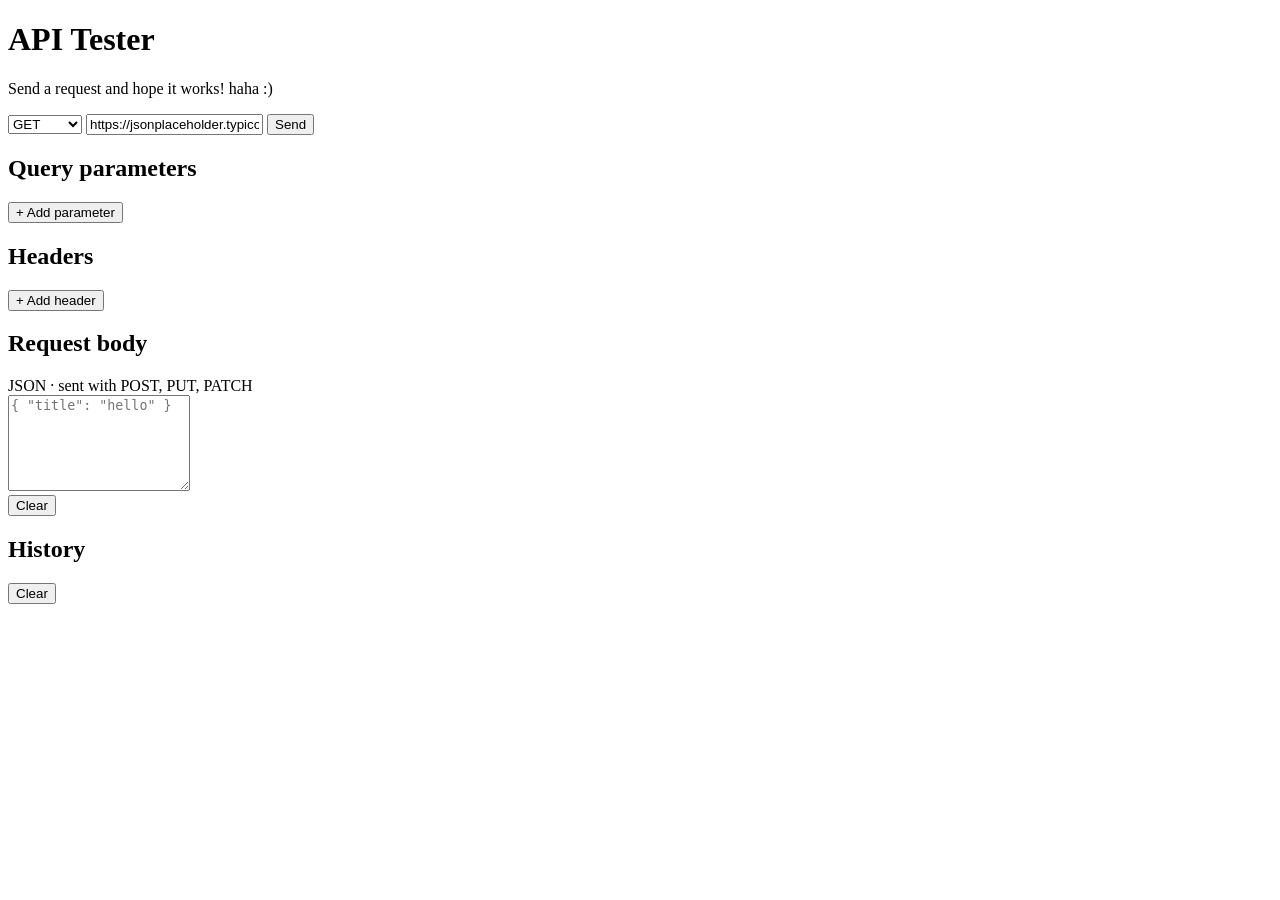
==== project/index.html @ fae66db6 "Create index.html" ====
<!DOCTYPE html>
<html lang="en">
<head>
<meta charset="UTF-8">
<meta name="viewport" content="width=device-width, initial-scale=1">
<title>API Tester</title>
<link rel="preconnect" href="https://fonts.googleapis.com">
<link rel="preconnect" href="https://fonts.gstatic.com" crossorigin>
<link href="https://fonts.googleapis.com/css2?family=Inter:wght@400;500;600;700&family=JetBrains+Mono:wght@400;500;600&display=swap" rel="stylesheet">
<link rel="stylesheet" href="../css/style.css">
</head>
<body>

<div class="page">

  <header class="page-header">
    <h1>API Tester</h1>
    <p class="subtitle">Send a request and hope it works! haha :)</p>
  </header>

  <!--REQUEST BAR (hero element)-->
  <div class="request-bar">
    <select id="methodSelect" class="method-select">
      <option value="GET">GET</option>
      <option value="POST">POST</option>
      <option value="PUT">PUT</option>
      <option value="PATCH">PATCH</option>
      <option value="DELETE">DELETE</option>
    </select>
    <input type="text" id="urlInput" class="url-input" value="https://jsonplaceholder.typicode.com/posts/1">
    <button id="sendBtn" class="send-btn">Send</button>
  </div>

  <!--REQUEST DETAILS-->
  <section class="panel">

    <div class="field-header">
      <h2>Query parameters</h2>
      <button type="button" class="link-btn" id="addParamBtn">+ Add parameter</button>
    </div>
    <div id="paramsList" class="kv-list"></div>

    <div class="field-header">
      <h2>Headers</h2>
      <button type="button" class="link-btn" id="addHeaderBtn">+ Add header</button>
    </div>
    <div id="headersList" class="kv-list"></div>

    <div class="field-header">
      <h2>Request body</h2>
      <span class="hint">JSON &middot; sent with POST, PUT, PATCH</span>
    </div>
    <textarea id="bodyInput" class="body-input" rows="6" placeholder='{ "title": "hello" }'></textarea>

    <div class="button-row">
      <button type="button" id="clearBtn" class="secondary-btn">Clear</button>
    </div>
  </section>

  <div id="errorBox" class="error-box"></div>

  <!--RESPONSE-->
  <section id="results" class="panel" style="display:none;">
    <div class="response-summary">
      <div class="summary-item">
        <span class="summary-label">Status</span>
        <span id="status" class="summary-value"></span>
      </div>
      <div class="summary-divider"></div>
      <div class="summary-item">
        <span class="summary-label">Time</span>
        <span id="time" class="summary-value"></span>
      </div>
    </div>

    <div class="field-header">
      <h2>Response headers</h2>
    </div>
    <pre id="responseHeaders" class="output-block"></pre>

    <div class="field-header">
      <h2>Response body</h2>
      <button type="button" class="link-btn" id="copyBtn">Copy</button>
    </div>
    <pre id="body" class="output-block"></pre>
  </section>

  <!--HISTORY-->
  <section class="panel">
    <div class="field-header">
      <h2>History</h2>
      <button type="button" class="link-btn" id="clearHistoryBtn">Clear</button>
    </div>
    <div id="historyList"></div>
  </section>

</div>

<script src="../js/script.js"></script>
</body>
</html>
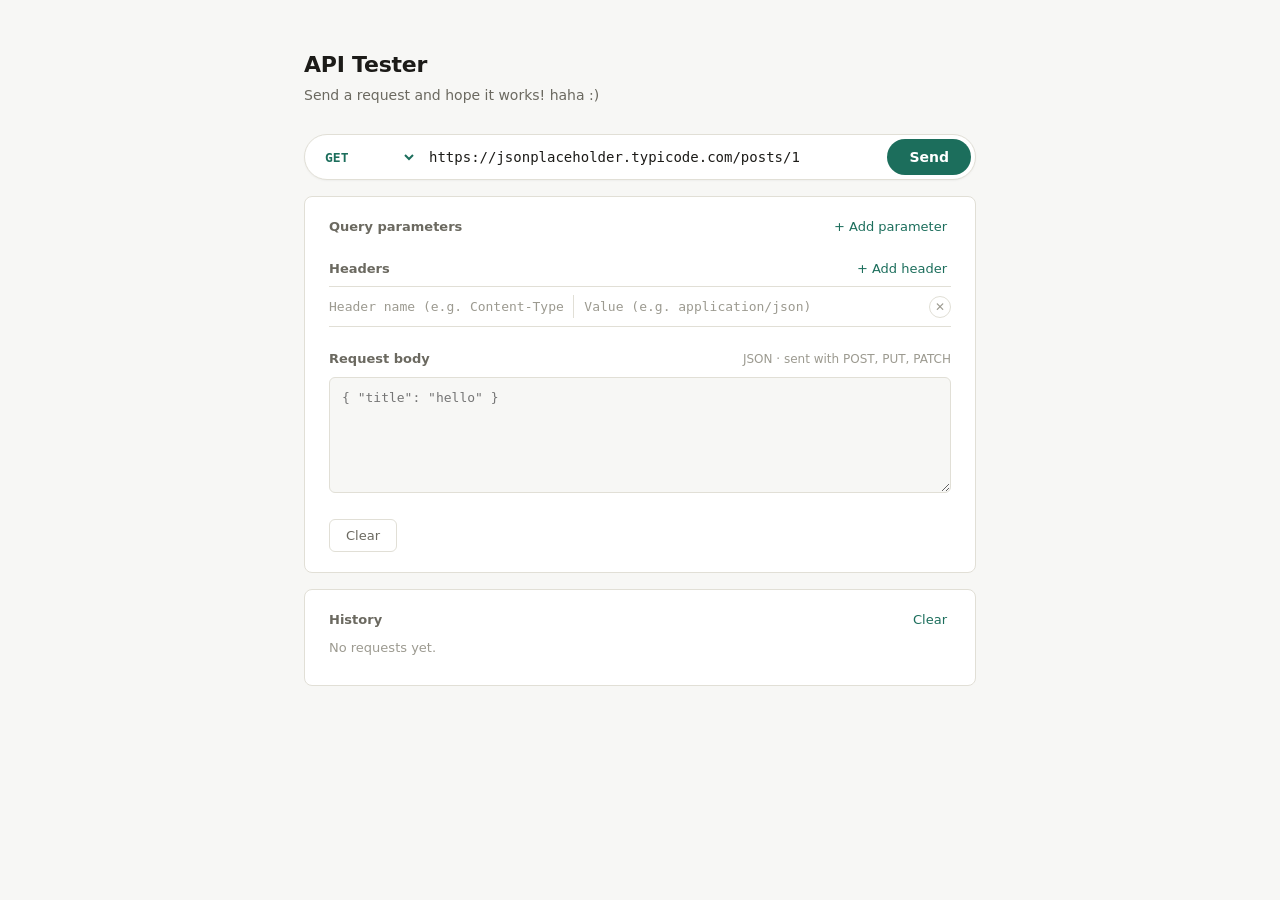
==== commit 84389e81: "Update stylesheet and script paths in index.html" ====
--- a/project/index.html
+++ b/project/index.html
@@ -7,7 +7,7 @@
 <link rel="preconnect" href="https://fonts.googleapis.com">
 <link rel="preconnect" href="https://fonts.gstatic.com" crossorigin>
 <link href="https://fonts.googleapis.com/css2?family=Inter:wght@400;500;600;700&family=JetBrains+Mono:wght@400;500;600&display=swap" rel="stylesheet">
-<link rel="stylesheet" href="../css/style.css">
+<link rel="stylesheet" href="css/style.css">
 </head>
 <body>
 
@@ -96,6 +96,6 @@
 
 </div>
 
-<script src="../js/script.js"></script>
+<script src="js/script.js"></script>
 </body>
 </html>
--- a/project/css/style.css
+++ b/project/css/style.css
@@ -0,0 +1,362 @@
+:root {
+  --bg: #F7F7F5;
+  --panel: #FFFFFF;
+  --border: #E1DFD6;
+  --ink: #1C1B18;
+  --ink-muted: #6B6960;
+  --ink-faint: #9C9A90;
+
+  --accent: #1C6E5C;
+  --accent-hover: #14503F;
+  --accent-tint: #E6F0EC;
+
+  --danger: #B23A2E;
+  --danger-tint: #F7E9E7;
+
+  --radius-sm: 6px;
+  --radius-md: 8px;
+
+  --font-ui: 'Inter', system-ui, -apple-system, sans-serif;
+  --font-mono: 'JetBrains Mono', ui-monospace, 'SFMono-Regular', Consolas, monospace;
+}
+
+* { box-sizing: border-box; }
+
+body {
+  margin: 0;
+  background: var(--bg);
+  color: var(--ink);
+  font-family: var(--font-ui);
+  font-size: 15px;
+  line-height: 1.5;
+}
+
+.page {
+  max-width: 720px;
+  margin: 0 auto;
+  padding: 48px 24px 80px;
+}
+
+.page-header {
+  margin-bottom: 28px;
+}
+.page-header h1 {
+  font-size: 22px;
+  font-weight: 600;
+  margin: 0;
+  letter-spacing: -0.01em;
+}
+.subtitle {
+  margin: 4px 0 0;
+  color: var(--ink-muted);
+  font-size: 14px;
+}
+
+.request-bar {
+  display: flex;
+  background: var(--panel);
+  border: 1px solid var(--border);
+  border-radius: 999px;
+  padding: 4px;
+  gap: 4px;
+  box-shadow: 0 1px 2px rgba(28, 27, 24, 0.04);
+}
+
+.method-select {
+  flex: 0 0 auto;
+  width: 108px;
+  border: none;
+  background: transparent;
+  color: var(--accent);
+  font-family: var(--font-mono);
+  font-weight: 600;
+  font-size: 13px;
+  padding: 0 12px;
+  border-radius: 999px;
+  cursor: pointer;
+}
+.method-select:focus-visible {
+  outline: 2px solid var(--accent);
+  outline-offset: 2px;
+}
+
+.url-input {
+  flex: 1;
+  min-width: 0;
+  border: none;
+  background: transparent;
+  color: var(--ink);
+  font-family: var(--font-mono);
+  font-size: 14px;
+  padding: 10px 8px;
+}
+.url-input:focus {
+  outline: none;
+}
+.url-input::placeholder {
+  color: var(--ink-faint);
+}
+
+.send-btn {
+  flex: 0 0 auto;
+  border: none;
+  background: var(--accent);
+  color: #fff;
+  font-family: var(--font-ui);
+  font-weight: 600;
+  font-size: 14px;
+  padding: 0 22px;
+  border-radius: 999px;
+  cursor: pointer;
+  transition: background 0.15s ease;
+}
+.send-btn:hover { background: var(--accent-hover); }
+.send-btn:disabled { background: var(--ink-faint); cursor: not-allowed; }
+.send-btn:focus-visible {
+  outline: 2px solid var(--accent);
+  outline-offset: 2px;
+}
+
+.panel {
+  background: var(--panel);
+  border: 1px solid var(--border);
+  border-radius: var(--radius-md);
+  padding: 20px 24px;
+  margin-top: 16px;
+}
+
+.field-header {
+  display: flex;
+  align-items: baseline;
+  justify-content: space-between;
+  margin-top: 22px;
+}
+.field-header:first-child { margin-top: 0; }
+
+.field-header h2 {
+  font-size: 13px;
+  font-weight: 600;
+  color: var(--ink-muted);
+  margin: 0;
+}
+
+.hint {
+  font-size: 12px;
+  color: var(--ink-faint);
+}
+
+.link-btn {
+  border: none;
+  background: none;
+  color: var(--accent);
+  font-family: var(--font-ui);
+  font-size: 13px;
+  font-weight: 500;
+  cursor: pointer;
+  padding: 2px 4px;
+}
+.link-btn:hover { color: var(--accent-hover); text-decoration: underline; }
+
+.kv-list {
+  margin-top: 8px;
+}
+.kv-row {
+  display: flex;
+  align-items: center;
+  gap: 8px;
+  padding: 8px 0;
+  border-bottom: 1px solid var(--border);
+}
+.kv-row:first-child {
+  border-top: 1px solid var(--border);
+}
+
+.kv-row input {
+  flex: 1;
+  min-width: 0;            
+  border: none;
+  background: transparent;
+  font-family: var(--font-mono);
+  font-size: 13px;
+  color: var(--ink);
+  padding: 4px 0;
+}
+.kv-row input::placeholder { color: var(--ink-faint); }
+.kv-row input:focus { outline: none; }
+
+.kv-row .kv-key { flex: 0 0 38%; }
+.kv-row .kv-value { flex: 1; border-left: 1px solid var(--border); padding-left: 10px; }
+
+.remove-btn {
+  flex: 0 0 auto;
+  width: 22px;
+  height: 22px;
+  border-radius: 50%;
+  border: 1px solid var(--border);
+  background: var(--panel);
+  color: var(--ink-faint);
+  font-size: 12px;
+  line-height: 1;
+  cursor: pointer;
+  display: flex;
+  align-items: center;
+  justify-content: center;
+  padding: 0;
+}
+.remove-btn:hover {
+  border-color: var(--danger);
+  color: var(--danger);
+}
+
+.empty-hint {
+  color: var(--ink-faint);
+  font-size: 13px;
+  padding: 8px 0;
+} 
+
+.body-input {
+  width: 100%;
+  margin-top: 8px;
+  border: 1px solid var(--border);
+  border-radius: var(--radius-sm);
+  background: var(--bg);
+  color: var(--ink);
+  font-family: var(--font-mono);
+  font-size: 13px;
+  padding: 12px;
+  resize: vertical;
+}
+.body-input:focus-visible {
+  outline: 2px solid var(--accent);
+  outline-offset: 1px;
+}
+
+.button-row {
+  margin-top: 20px;
+}
+.secondary-btn {
+  border: 1px solid var(--border);
+  background: var(--panel);
+  color: var(--ink-muted);
+  font-family: var(--font-ui);
+  font-size: 13px;
+  font-weight: 500;
+  padding: 8px 16px;
+  border-radius: var(--radius-sm);
+  cursor: pointer;
+}
+.secondary-btn:hover {
+  border-color: var(--ink-faint);
+  color: var(--ink);
+}
+
+.error-box {
+    display: none;
+  background: var(--danger-tint);
+  border: 1px solid var(--danger);
+  color: var(--danger);
+  padding: 12px 16px;
+  border-radius: var(--radius-sm);
+  margin-top: 16px;
+  font-size: 14px;
+}
+
+.response-summary {
+  display: flex;
+  align-items: center;
+  gap: 20px;
+}
+.summary-item {
+  display: flex;
+  flex-direction: column;
+  gap: 2px;
+}
+.summary-label {
+  font-size: 11px;
+  color: var(--ink-faint);
+}
+.summary-value {
+  font-family: var(--font-mono);
+  font-size: 15px;
+  font-weight: 600;
+}
+.summary-value.ok { color: var(--accent); }
+.summary-value.error { color: var(--danger); }
+.summary-divider {
+  width: 1px;
+  height: 28px;
+  background: var(--border);
+}
+
+.output-block {
+  margin-top: 8px;
+  background: var(--bg);
+  border: 1px solid var(--border);
+  border-radius: var(--radius-sm);
+  padding: 14px;
+  font-family: var(--font-mono);
+  font-size: 13px;
+  color: var(--ink);
+  overflow-x: auto;
+  white-space: pre-wrap;
+  word-break: break-word;
+}
+
+.history-item {
+  display: flex;
+  align-items: center;
+  gap: 12px;
+  padding: 10px 4px;
+  border-bottom: 1px solid var(--border);
+  cursor: pointer;
+}
+.history-item:last-child { border-bottom: none; }
+.history-item:hover { background: var(--bg); }
+
+.history-method {
+  flex: 0 0 auto;
+  font-family: var(--font-mono);
+  font-weight: 600;
+  font-size: 11px;
+  padding: 2px 8px;
+  border-radius: 4px;
+}
+.method-GET     { background: var(--accent-tint); color: var(--accent); }
+.method-POST    { background: #E5EEF8; color: #1D5FA6; }
+.method-PUT     { background: #F5ECDC; color: #A66A1D; }
+.method-PATCH   { background: #EFE8F5; color: #6A4C93; }
+.method-DELETE  { background: var(--danger-tint); color: var(--danger); }
+
+.history-url {
+  flex: 1;
+  min-width: 0;
+  font-family: var(--font-mono);
+  font-size: 13px;
+  overflow: hidden;
+  text-overflow: ellipsis;
+  white-space: nowrap;
+}
+
+.history-status {
+  flex: 0 0 auto;
+  font-family: var(--font-mono);
+  font-size: 12px;
+  color: var(--ink-faint);
+}
+
+@media (prefers-reduced-motion: reduce) {
+  * { transition: none !important; }
+}
+
+@media (max-width: 560px) {
+  .page { padding: 32px 16px 60px; }
+  .request-bar { border-radius: var(--radius-md); flex-wrap: wrap; }
+  .method-select { width: auto; }
+  .send-btn { border-radius: var(--radius-md); }
+  .kv-row { flex-wrap: wrap; }
+  .kv-row .kv-key, .kv-row .kv-value {
+    flex: 1 1 100%;
+    border-left: none;
+    padding-left: 0;
+  }
+}
